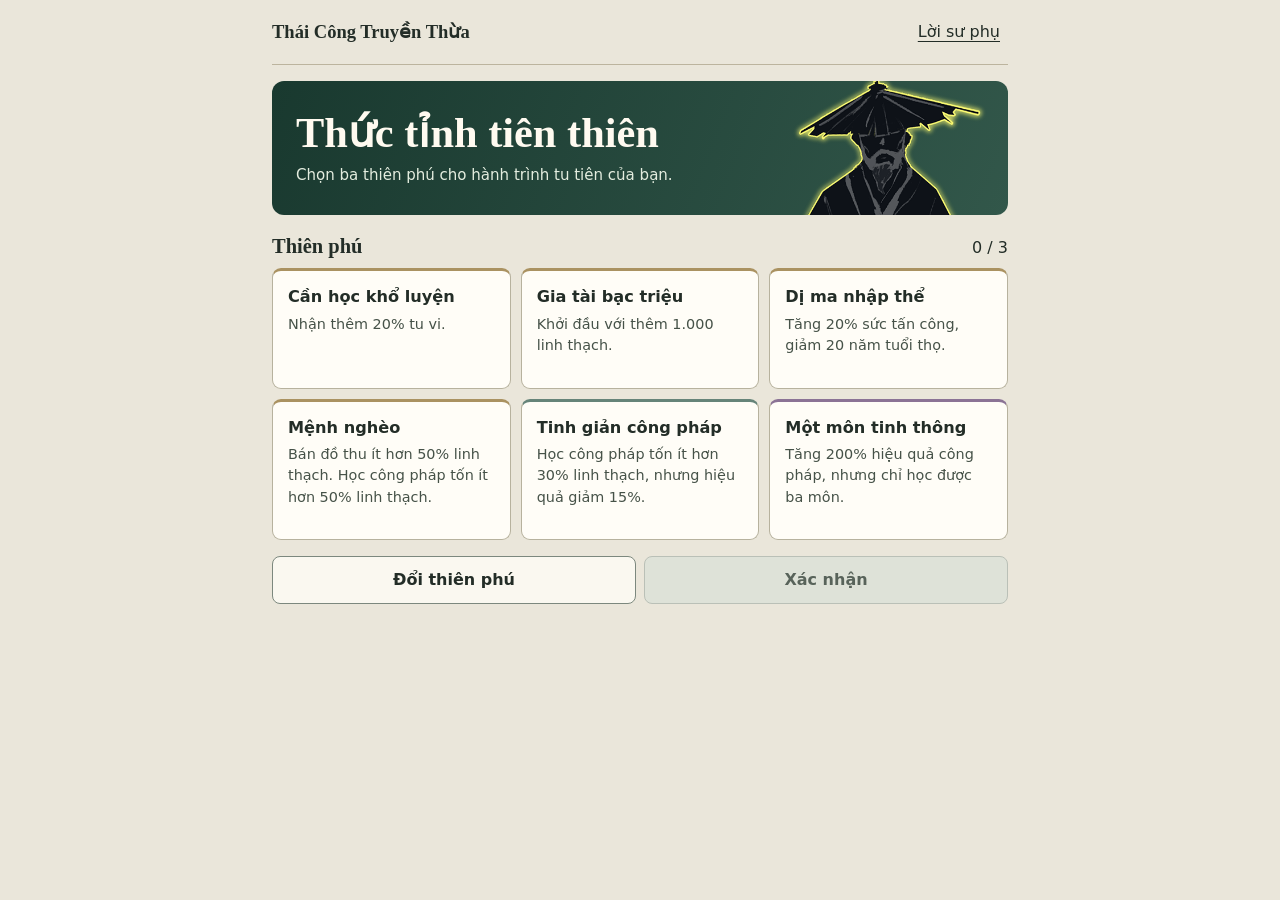
==== index.html @ bd263eec "Rename index.html.html to index.html" ====
<!doctype html>
<html lang="vi">
<head>
<meta charset="utf-8">
<meta name="viewport" content="width=device-width,initial-scale=1,viewport-fit=cover">
<meta name="theme-color" content="#eee9dc">
<title>Thái Công · Chọn thiên phú</title>
<style>
*{box-sizing:border-box}html{background:#eae6da;color:#232d27;-webkit-text-size-adjust:100%}body{margin:0;font:1rem/1.48 system-ui,-apple-system,sans-serif}main{max-width:48rem;margin:auto;padding:0 max(16px,env(safe-area-inset-right)) max(32px,env(safe-area-inset-bottom)) max(16px,env(safe-area-inset-left))}header{display:flex;align-items:center;justify-content:space-between;padding: max(10px,env(safe-area-inset-top)) 0 10px;border-bottom:1px solid #bcb49e}button{font:inherit;color:inherit;cursor:pointer;touch-action:manipulation}button:focus-visible{outline:3px solid #955315;outline-offset:2px}header b{font-family:Georgia,serif;font-size:1.16rem}.quiet{border:0;background:none;text-decoration:underline;text-underline-offset:4px;min-height:44px;padding:.35rem .5rem}.hero{position:relative;isolation:isolate;overflow:hidden;background:linear-gradient(112deg,#19392f,#32574a);color:#fffaf0;border-radius:12px;margin:16px 0;padding:22px 32% 22px 18px}.hero img{position:absolute;right:-4%;bottom:-22%;width:41%;height:128%;object-fit:contain;object-position:center bottom;z-index:-1}.hero p{margin:0;font-size:.94rem;color:#e4eddf}.hero h1{font:600 clamp(1.8rem,6vw,2.65rem)/1.12 Georgia,serif;margin:0 0 8px}.bar{display:flex;align-items:baseline;justify-content:space-between;gap:12px;margin:18px 0 9px}h2{font:600 1.28rem/1.3 Georgia,serif;margin:0}.bar output{font-variant-numeric:tabular-nums}.cards{display:grid;grid-template-columns:repeat(2,minmax(0,1fr));gap:10px}.card{display:flex;align-items:stretch;flex-direction:column;position:relative;text-align:left;border-radius:9px;border:1px solid #b7b29e;border-top:3px solid var(--trim,#817759);background:#fffdf7;padding:12px 11px;word-break:normal;overflow-wrap:normal;hyphens:none;min-width:0}.card[aria-pressed=true]{border-color:#29614c;background:#e2f0e6;box-shadow:inset 0 0 0 1px #29614c}.card b{font-size:1.01rem;line-height:1.32}.card small{display:block;font-size:.9rem;line-height:1.48;margin-top:6px;color:#465248}.card .check{align-self:flex-end;font-size:.79rem;line-height:1.3;color:#316149;min-height:1.3em;margin-top:auto;padding-top:6px}.actions{display:flex;gap:8px;flex-wrap:wrap;margin-top:16px}.btn{flex:1 1 8.3rem;padding:11px 12px;min-height:46px;border:1px solid #7c887e;border-radius:8px;background:#faf8f0;font-weight:600}.primary{background:#24503f;color:white;border-color:#24503f}.primary:disabled{background:#dee2d8;border-color:#bac0b7;color:#58635a}.status{min-height:1.5em;margin:8px 0 0;font-size:.9rem;color:#455248}dialog{margin:auto;width:min(90vw,28rem);max-height:80vh;max-height:80dvh;overflow:auto;background:#fcf9ef;color:#26352d;border:1px solid #b2ac94;border-radius:14px;padding:22px;box-shadow:0 12px 60px #13211855}dialog::backdrop{background:#0f211bd1}dialog p{margin:14px 0 20px;white-space:pre-line}dialog .btn{width:100%}@media(min-width:660px){.cards{grid-template-columns:repeat(3,minmax(0,1fr))}.card{padding:15px}.hero{padding:28px 32% 28px 24px}}@media(max-width:350px){.cards{grid-template-columns:1fr}}@media(prefers-contrast:more){.card{border-color:#374138}}
</style>
</head>
<body><main>
<header><b>Thái Công Truyền Thừa</b><button type="button" class="quiet" id="guide">Lời sư phụ</button></header>
<section class="hero"><img src="[data-uri]" alt=""><h1>Thức tỉnh tiên thiên</h1><p>Chọn ba thiên phú cho hành trình tu tiên của bạn.</p></section>
<div class="bar"><h2>Thiên phú</h2><output id="count" aria-live="polite"></output></div>
<div class="cards" id="cards"></div>
<div class="actions"><button class="btn" id="roll">Đổi thiên phú</button><button class="btn primary" id="confirm" disabled>Xác nhận</button></div>
<p class="status" role="status" id="notice"></p>
</main>
<dialog aria-labelledby="title" id="dialog"><h2 id="title"></h2><p id="message"></p><button class="btn primary" id="back">Quay lại</button></dialog>
<script>
"use strict";
// Tên và hiệu ứng được dịch từ bảng thiên phú của bản Windows.
const pool = [
 ["Cần học khổ luyện","Nhận thêm 20% tu vi.",1],
 ["Gia tài bạc triệu","Khởi đầu với thêm 1.000 linh thạch.",1],
 ["Phù lục thế gia","Khởi đầu với thêm hai lá phù ngẫu nhiên.",1],
 ["Dị ma nhập thể","Tăng 20% sức tấn công, giảm 20 năm tuổi thọ.",1],
 ["Quy thọ","Tăng 20% phòng thủ và thêm 20 năm tuổi thọ.",1],
 ["Tiên nhân tri kỷ","Mở sớm một ô pháp bảo khi bắt đầu.",1],
 ["Mệnh nghèo","Bán đồ thu ít hơn 50% linh thạch. Học công pháp tốn ít hơn 50% linh thạch.",1],
 ["Tái tạo gân cốt","Tăng 10% sức tấn công, phòng thủ và thể lực.",1],
 ["Tầm bảo","Tăng 5% cơ hội tìm được pháp bảo trong kỳ ngộ.",1],
 ["Tầm pháp","Tăng 5% cơ hội tìm được công pháp trong kỳ ngộ.",1],
 ["Học đi đôi với nghĩ","Tăng 10% hiệu quả của công pháp học được.",1],
 ["Tinh giản công pháp","Học công pháp tốn ít hơn 30% linh thạch, nhưng hiệu quả giảm 15%.",2],
 ["Một môn tinh thông","Tăng 200% hiệu quả công pháp, nhưng chỉ học được ba môn.",3],
 ["Quy giáp công","Tăng 15% phòng thủ và 10% thể lực.",1],
 ["Khéo dùng pháp bảo","Pháp bảo thu được có sức tấn công cao hơn 10%.",1]
];
const cards=document.getElementById("cards"), counter=document.getElementById("count"), notice=document.getElementById("notice"), confirmBtn=document.getElementById("confirm"), dialog=document.getElementById("dialog");
let hand=[0,1,3,6,11,12], chosen=new Set();
function update(){
 counter.textContent=chosen.size+" / 3";
 confirmBtn.disabled=chosen.size!==3;
 for(const card of cards.children){
  const selected=chosen.has(Number(card.dataset.id)); card.setAttribute("aria-pressed",String(selected));
  card.lastElementChild.textContent=selected?"✓ Đã chọn":"";
 }
}
function draw(){
 cards.replaceChildren();
 for(const id of hand){
  const [name,desc,rank]=pool[id], card=document.createElement("button");card.type="button";card.className="card";card.dataset.id=id;card.style.setProperty("--trim",["","#aa9261","#668479","#8b7395"][rank]);
  for(const [tag,value] of [["b",name],["small",desc],["span",""]]){
   const part=document.createElement(tag);part.textContent=value;if(tag==="span")part.className="check";card.append(part);
  }
  card.onclick=()=>{notice.textContent="";if(chosen.has(id))chosen.delete(id);else if(chosen.size<3)chosen.add(id);else notice.textContent="Bạn đã chọn đủ ba. Hãy bỏ chọn một thiên phú trước.";update();};
  cards.append(card);
 }
 update();
}
function show(title,text){document.getElementById("title").textContent=title;document.getElementById("message").textContent=text;dialog.showModal();}
document.getElementById("guide").onclick=()=>show("Lời Thái Công","Từ nhỏ con đã sáng dạ, lại sớm thức tỉnh thiên phú. Hãy xem kỹ từng năng lực rồi chọn ba thiên phú để mang theo.");
document.getElementById("back").onclick=()=>dialog.close();
confirmBtn.onclick=()=>show("Thiên phú đã chọn",Array.from(chosen,id=>pool[id][0]+"\n"+pool[id][1]).join("\n\n"));
document.getElementById("roll").onclick=()=>{const ids=pool.map((_,i)=>i);for(let i=ids.length-1;i>0;i--){const j=Math.floor(Math.random()*(i+1));[ids[i],ids[j]]=[ids[j],ids[i]];}hand=ids.slice(0,6);chosen.clear();draw();notice.textContent="Đã đổi sáu thiên phú.";};
draw();
</script></body></html>
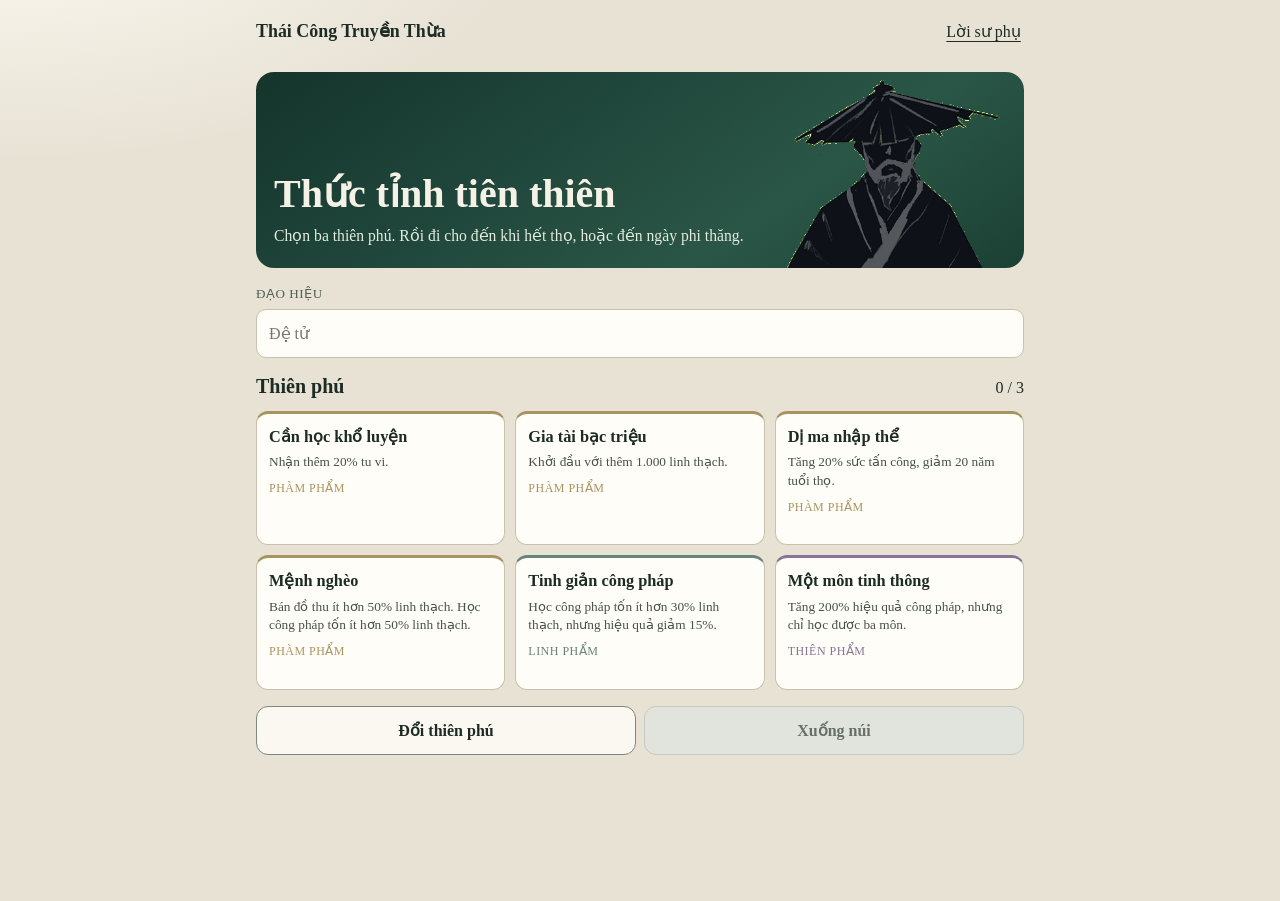
==== commit aba7a4c6: "Make Thái Công a complete, playable cultivation game. Choosing three talents now starts a run: culti" ====
--- a/index.html
+++ b/index.html
@@ -2,68 +2,118 @@
 <html lang="vi">
 <head>
 <meta charset="utf-8">
-<meta name="viewport" content="width=device-width,initial-scale=1,viewport-fit=cover">
-<meta name="theme-color" content="#eee9dc">
-<title>Thái Công · Chọn thiên phú</title>
-<style>
-*{box-sizing:border-box}html{background:#eae6da;color:#232d27;-webkit-text-size-adjust:100%}body{margin:0;font:1rem/1.48 system-ui,-apple-system,sans-serif}main{max-width:48rem;margin:auto;padding:0 max(16px,env(safe-area-inset-right)) max(32px,env(safe-area-inset-bottom)) max(16px,env(safe-area-inset-left))}header{display:flex;align-items:center;justify-content:space-between;padding: max(10px,env(safe-area-inset-top)) 0 10px;border-bottom:1px solid #bcb49e}button{font:inherit;color:inherit;cursor:pointer;touch-action:manipulation}button:focus-visible{outline:3px solid #955315;outline-offset:2px}header b{font-family:Georgia,serif;font-size:1.16rem}.quiet{border:0;background:none;text-decoration:underline;text-underline-offset:4px;min-height:44px;padding:.35rem .5rem}.hero{position:relative;isolation:isolate;overflow:hidden;background:linear-gradient(112deg,#19392f,#32574a);color:#fffaf0;border-radius:12px;margin:16px 0;padding:22px 32% 22px 18px}.hero img{position:absolute;right:-4%;bottom:-22%;width:41%;height:128%;object-fit:contain;object-position:center bottom;z-index:-1}.hero p{margin:0;font-size:.94rem;color:#e4eddf}.hero h1{font:600 clamp(1.8rem,6vw,2.65rem)/1.12 Georgia,serif;margin:0 0 8px}.bar{display:flex;align-items:baseline;justify-content:space-between;gap:12px;margin:18px 0 9px}h2{font:600 1.28rem/1.3 Georgia,serif;margin:0}.bar output{font-variant-numeric:tabular-nums}.cards{display:grid;grid-template-columns:repeat(2,minmax(0,1fr));gap:10px}.card{display:flex;align-items:stretch;flex-direction:column;position:relative;text-align:left;border-radius:9px;border:1px solid #b7b29e;border-top:3px solid var(--trim,#817759);background:#fffdf7;padding:12px 11px;word-break:normal;overflow-wrap:normal;hyphens:none;min-width:0}.card[aria-pressed=true]{border-color:#29614c;background:#e2f0e6;box-shadow:inset 0 0 0 1px #29614c}.card b{font-size:1.01rem;line-height:1.32}.card small{display:block;font-size:.9rem;line-height:1.48;margin-top:6px;color:#465248}.card .check{align-self:flex-end;font-size:.79rem;line-height:1.3;color:#316149;min-height:1.3em;margin-top:auto;padding-top:6px}.actions{display:flex;gap:8px;flex-wrap:wrap;margin-top:16px}.btn{flex:1 1 8.3rem;padding:11px 12px;min-height:46px;border:1px solid #7c887e;border-radius:8px;background:#faf8f0;font-weight:600}.primary{background:#24503f;color:white;border-color:#24503f}.primary:disabled{background:#dee2d8;border-color:#bac0b7;color:#58635a}.status{min-height:1.5em;margin:8px 0 0;font-size:.9rem;color:#455248}dialog{margin:auto;width:min(90vw,28rem);max-height:80vh;max-height:80dvh;overflow:auto;background:#fcf9ef;color:#26352d;border:1px solid #b2ac94;border-radius:14px;padding:22px;box-shadow:0 12px 60px #13211855}dialog::backdrop{background:#0f211bd1}dialog p{margin:14px 0 20px;white-space:pre-line}dialog .btn{width:100%}@media(min-width:660px){.cards{grid-template-columns:repeat(3,minmax(0,1fr))}.card{padding:15px}.hero{padding:28px 32% 28px 24px}}@media(max-width:350px){.cards{grid-template-columns:1fr}}@media(prefers-contrast:more){.card{border-color:#374138}}
-</style>
+<meta name="viewport" content="width=device-width, initial-scale=1, viewport-fit=cover">
+<meta name="theme-color" content="#16362d">
+<title>Thái Công Truyền Thừa</title>
+<link rel="stylesheet" href="css/game.css">
 </head>
-<body><main>
-<header><b>Thái Công Truyền Thừa</b><button type="button" class="quiet" id="guide">Lời sư phụ</button></header>
-<section class="hero"><img src="[data-uri]" alt=""><h1>Thức tỉnh tiên thiên</h1><p>Chọn ba thiên phú cho hành trình tu tiên của bạn.</p></section>
-<div class="bar"><h2>Thiên phú</h2><output id="count" aria-live="polite"></output></div>
-<div class="cards" id="cards"></div>
-<div class="actions"><button class="btn" id="roll">Đổi thiên phú</button><button class="btn primary" id="confirm" disabled>Xác nhận</button></div>
-<p class="status" role="status" id="notice"></p>
-</main>
-<dialog aria-labelledby="title" id="dialog"><h2 id="title"></h2><p id="message"></p><button class="btn primary" id="back">Quay lại</button></dialog>
-<script>
-"use strict";
-// Tên và hiệu ứng được dịch từ bảng thiên phú của bản Windows.
-const pool = [
- ["Cần học khổ luyện","Nhận thêm 20% tu vi.",1],
- ["Gia tài bạc triệu","Khởi đầu với thêm 1.000 linh thạch.",1],
- ["Phù lục thế gia","Khởi đầu với thêm hai lá phù ngẫu nhiên.",1],
- ["Dị ma nhập thể","Tăng 20% sức tấn công, giảm 20 năm tuổi thọ.",1],
- ["Quy thọ","Tăng 20% phòng thủ và thêm 20 năm tuổi thọ.",1],
- ["Tiên nhân tri kỷ","Mở sớm một ô pháp bảo khi bắt đầu.",1],
- ["Mệnh nghèo","Bán đồ thu ít hơn 50% linh thạch. Học công pháp tốn ít hơn 50% linh thạch.",1],
- ["Tái tạo gân cốt","Tăng 10% sức tấn công, phòng thủ và thể lực.",1],
- ["Tầm bảo","Tăng 5% cơ hội tìm được pháp bảo trong kỳ ngộ.",1],
- ["Tầm pháp","Tăng 5% cơ hội tìm được công pháp trong kỳ ngộ.",1],
- ["Học đi đôi với nghĩ","Tăng 10% hiệu quả của công pháp học được.",1],
- ["Tinh giản công pháp","Học công pháp tốn ít hơn 30% linh thạch, nhưng hiệu quả giảm 15%.",2],
- ["Một môn tinh thông","Tăng 200% hiệu quả công pháp, nhưng chỉ học được ba môn.",3],
- ["Quy giáp công","Tăng 15% phòng thủ và 10% thể lực.",1],
- ["Khéo dùng pháp bảo","Pháp bảo thu được có sức tấn công cao hơn 10%.",1]
-];
-const cards=document.getElementById("cards"), counter=document.getElementById("count"), notice=document.getElementById("notice"), confirmBtn=document.getElementById("confirm"), dialog=document.getElementById("dialog");
-let hand=[0,1,3,6,11,12], chosen=new Set();
-function update(){
- counter.textContent=chosen.size+" / 3";
- confirmBtn.disabled=chosen.size!==3;
- for(const card of cards.children){
-  const selected=chosen.has(Number(card.dataset.id)); card.setAttribute("aria-pressed",String(selected));
-  card.lastElementChild.textContent=selected?"✓ Đã chọn":"";
- }
-}
-function draw(){
- cards.replaceChildren();
- for(const id of hand){
-  const [name,desc,rank]=pool[id], card=document.createElement("button");card.type="button";card.className="card";card.dataset.id=id;card.style.setProperty("--trim",["","#aa9261","#668479","#8b7395"][rank]);
-  for(const [tag,value] of [["b",name],["small",desc],["span",""]]){
-   const part=document.createElement(tag);part.textContent=value;if(tag==="span")part.className="check";card.append(part);
-  }
-  card.onclick=()=>{notice.textContent="";if(chosen.has(id))chosen.delete(id);else if(chosen.size<3)chosen.add(id);else notice.textContent="Bạn đã chọn đủ ba. Hãy bỏ chọn một thiên phú trước.";update();};
-  cards.append(card);
- }
- update();
-}
-function show(title,text){document.getElementById("title").textContent=title;document.getElementById("message").textContent=text;dialog.showModal();}
-document.getElementById("guide").onclick=()=>show("Lời Thái Công","Từ nhỏ con đã sáng dạ, lại sớm thức tỉnh thiên phú. Hãy xem kỹ từng năng lực rồi chọn ba thiên phú để mang theo.");
-document.getElementById("back").onclick=()=>dialog.close();
-confirmBtn.onclick=()=>show("Thiên phú đã chọn",Array.from(chosen,id=>pool[id][0]+"\n"+pool[id][1]).join("\n\n"));
-document.getElementById("roll").onclick=()=>{const ids=pool.map((_,i)=>i);for(let i=ids.length-1;i>0;i--){const j=Math.floor(Math.random()*(i+1));[ids[i],ids[j]]=[ids[j],ids[i]];}hand=ids.slice(0,6);chosen.clear();draw();notice.textContent="Đã đổi sáu thiên phú.";};
-draw();
-</script></body></html>
+<body>
+<section id="awaken" class="screen">
+  <div class="wrap">
+    <header class="top">
+      <b>Thái Công Truyền Thừa</b>
+      <button type="button" class="quiet" id="guide">Lời sư phụ</button>
+    </header>
+    <section class="hero">
+      <div class="hero-copy">
+        <h1>Thức tỉnh tiên thiên</h1>
+        <p>Chọn ba thiên phú. Rồi đi cho đến khi hết thọ, hoặc đến ngày phi thăng.</p>
+      </div>
+      <img src="assets/hero.png" alt="Đạo nhân đội nón lá, râu bạc, áo thâm">
+    </section>
+    <label class="field"><span>Đạo hiệu</span>
+      <input id="dao" maxlength="16" placeholder="Đệ tử" autocomplete="off" enterkeyhint="done">
+    </label>
+    <div class="bar-head">
+      <h2>Thiên phú</h2>
+      <output id="count" aria-live="polite"></output>
+    </div>
+    <div class="cards" id="cards"></div>
+    <div class="row">
+      <button type="button" class="btn" id="roll">Đổi thiên phú</button>
+      <button type="button" class="btn primary" id="confirm" disabled>Xuống núi</button>
+      <button type="button" class="btn" id="resume" hidden>Tiếp tục hành trình</button>
+    </div>
+    <p class="status" id="notice" role="status"></p>
+  </div>
+</section>
+
+<section id="path" class="screen" hidden>
+  <div class="path-wrap">
+    <header class="top">
+      <b id="path-name"></b>
+      <button type="button" class="quiet" id="path-guide">Lời sư phụ</button>
+    </header>
+    <div>
+      <article class="realm" id="realm-card">
+        <div class="copy">
+          <p class="kicker" id="path-year"></p>
+          <h1 id="realm-name"></h1>
+          <p class="layer-label" id="realm-layer"></p>
+          <div class="dots" id="dots"></div>
+        </div>
+        <img src="assets/hero.png" alt="">
+        <div class="meter">
+          <div class="meter-top"><span>Tu vi</span><span id="tuvi-label"></span></div>
+          <div class="track" aria-hidden="true"><i id="tuvi-bar"></i></div>
+        </div>
+      </article>
+      <div class="vitals">
+        <div class="vital hp">
+          <div class="meter-top"><span>Sinh lực</span><span id="hp-label"></span></div>
+          <div class="track"><i id="hp-bar"></i></div>
+        </div>
+        <div class="vital">
+          <div class="meter-top"><span>Thể lực</span><span id="stam-label"></span></div>
+          <div class="track"><i id="stam-bar"></i></div>
+        </div>
+        <div class="vital life" id="life-card">
+          <div class="meter-top"><span>Tuổi thọ</span><span id="life-label"></span></div>
+          <div class="track"><i id="life-bar"></i></div>
+        </div>
+      </div>
+      <p class="stats-line" id="stat-line"></p>
+      <div class="grid">
+        <button type="button" class="act" id="btn-cultivate"><b>Bế quan</b><small>Tích tu vi</small></button>
+        <button type="button" class="act" id="btn-explore"><b>Kỳ ngộ</b><small>Xuống núi</small></button>
+        <button type="button" class="act" id="btn-rest"><b>Nghỉ ngơi</b><small>Hồi sức</small></button>
+        <button type="button" class="act" id="btn-break"><b id="break-label">Phá tầng</b><small id="break-sub"></small></button>
+      </div>
+      <p class="status" id="path-notice" role="status"></p>
+    </div>
+    <aside class="journal">
+      <h2>Nhật ký</h2>
+      <ol id="log"></ol>
+    </aside>
+  </div>
+  <nav class="dock" aria-label="Hành trang">
+    <button type="button" id="dock-bag">Hành trang</button>
+    <button type="button" id="dock-shop">Chợ</button>
+    <button type="button" id="dock-talent">Thiên phú</button>
+  </nav>
+</section>
+
+<section id="end" class="screen" hidden>
+  <img src="assets/hero.png" alt="">
+  <p class="kicker" id="end-kicker"></p>
+  <h1 id="end-title"></h1>
+  <p id="end-text"></p>
+  <dl id="end-stats"></dl>
+  <button type="button" class="btn primary" id="end-again">Tu lại từ đầu</button>
+</section>
+
+<dialog id="modal" aria-labelledby="modal-title">
+  <div class="modal-head">
+    <h2 id="modal-title"></h2>
+    <button type="button" class="quiet" id="modal-x" aria-label="Đóng">×</button>
+  </div>
+  <div id="modal-body"></div>
+  <div class="modal-actions" id="modal-actions"></div>
+</dialog>
+<div id="floaters" aria-hidden="true"></div>
+<p id="live" class="sr" aria-live="polite"></p>
+<script src="js/config.js"></script>
+<script src="js/rules.js"></script>
+<script src="js/ui.js"></script>
+</body>
+</html>
--- a/css/game.css
+++ b/css/game.css
@@ -0,0 +1,341 @@
+:root {
+  --paper: #e7e2d4;
+  --sheet: #fffdf8;
+  --ink: #1c2b24;
+  --muted: #526057;
+  --line: #c9c1ad;
+  --jade: #24503f;
+  --jade-deep: #16362d;
+  --gold: #8a7040;
+  --cinnabar: #8d3b32;
+  --moss: #3e6b54;
+  --plum: #6e5878;
+  --shadow: 0 16px 40px rgba(22, 32, 26, 0.12);
+  --safe-top: max(10px, env(safe-area-inset-top));
+  --safe-bot: max(12px, env(safe-area-inset-bottom));
+  color-scheme: light;
+}
+
+* { box-sizing: border-box; }
+html { background: var(--paper); color: var(--ink); -webkit-text-size-adjust: 100%; }
+body {
+  margin: 0;
+  min-height: 100dvh;
+  font: 1rem/1.45 "Iowan Old Style", Palatino, Georgia, serif;
+  background:
+    radial-gradient(900px 420px at 0% -10%, rgba(255, 252, 244, 0.9), transparent 60%),
+    var(--paper);
+}
+button, input { font: inherit; color: inherit; }
+button { cursor: pointer; touch-action: manipulation; -webkit-tap-highlight-color: transparent; }
+button:focus-visible, input:focus-visible { outline: 3px solid #955315; outline-offset: 2px; }
+button:disabled { cursor: default; }
+h1, h2, h3 { font-weight: 600; }
+p { margin: 0; }
+
+.screen { min-height: 100dvh; }
+.screen[hidden] { display: none; }
+.screen:not([hidden]) { animation: enter 0.32s ease; }
+@keyframes enter {
+  from { opacity: 0; transform: translateY(8px); }
+  to { opacity: 1; transform: none; }
+}
+
+.wrap { width: min(48rem, calc(100% - 28px)); margin: 0 auto; }
+.top {
+  display: flex;
+  align-items: center;
+  justify-content: space-between;
+  gap: 12px;
+  padding: var(--safe-top) 0 10px;
+}
+.top b { font-size: 1.12rem; }
+.quiet {
+  border: 0;
+  background: none;
+  text-decoration: underline;
+  text-underline-offset: 4px;
+  min-height: 44px;
+  padding: 0.35rem 0.2rem;
+}
+.hero {
+  display: grid;
+  grid-template-columns: 1fr minmax(108px, 34%);
+  align-items: end;
+  min-height: 176px;
+  overflow: hidden;
+  color: #f6f1e6;
+  background: linear-gradient(145deg, #14342c 0%, #2a5647 68%, #1b4034 100%);
+  border-radius: 18px;
+  margin: 8px 0 16px;
+}
+.hero-copy { padding: 22px 8px 20px 18px; }
+.hero h1 { margin: 0 0 8px; font-size: clamp(1.7rem, 6vw, 2.5rem); line-height: 1.12; }
+.hero p { color: #e3ecdf; font-size: 0.98rem; }
+.hero img { width: 100%; height: 196px; object-fit: contain; object-position: center bottom; }
+.field { display: block; margin: 4px 0 14px; }
+.field span { display: block; font-size: 0.82rem; letter-spacing: 0.04em; text-transform: uppercase; color: var(--muted); margin-bottom: 6px; }
+.field input {
+  width: 100%;
+  border: 1px solid var(--line);
+  background: var(--sheet);
+  border-radius: 10px;
+  padding: 12px 12px;
+  min-height: 48px;
+}
+.bar-head, .meter-top, .section-head {
+  display: flex;
+  justify-content: space-between;
+  align-items: baseline;
+  gap: 12px;
+}
+h2 { margin: 0; font-size: 1.25rem; }
+.cards { display: grid; grid-template-columns: 1fr 1fr; gap: 10px; margin-top: 10px; }
+.card {
+  display: flex;
+  flex-direction: column;
+  text-align: left;
+  min-height: 100%;
+  border: 1px solid var(--line);
+  border-top: 3px solid var(--trim, var(--gold));
+  background: var(--sheet);
+  border-radius: 12px;
+  padding: 12px;
+}
+.card[aria-pressed="true"] { background: #e4f1e8; border-color: var(--jade); box-shadow: inset 0 0 0 1px var(--jade); }
+.card b { font-size: 1.02rem; line-height: 1.3; }
+.card small { display: block; margin-top: 6px; color: #465248; line-height: 1.4; }
+.card .rank { margin-top: 8px; font-size: 0.75rem; letter-spacing: 0.04em; text-transform: uppercase; color: var(--trim, var(--gold)); }
+.card .check { min-height: 1.2em; margin-top: auto; padding-top: 8px; color: var(--jade); font-size: 0.85rem; }
+.row { display: flex; gap: 8px; flex-wrap: wrap; margin-top: 16px; }
+.btn {
+  flex: 1 1 8rem;
+  min-height: 48px;
+  border-radius: 12px;
+  border: 1px solid #7d887f;
+  background: #faf8f1;
+  padding: 12px;
+  font-weight: 600;
+}
+.btn.primary { background: var(--jade); color: white; border-color: var(--jade); }
+.btn.primary:disabled, .btn:disabled { background: #e1e4dc; border-color: #c5cbbf; color: #667068; }
+.status { min-height: 1.4em; margin: 10px 0 0; color: var(--muted); }
+#awaken { padding-bottom: var(--safe-bot); }
+
+#path { display: flex; flex-direction: column; }
+#path[hidden] { display: none; }
+.path-wrap { width: min(68rem, calc(100% - 28px)); margin: 0 auto; padding-bottom: calc(92px + var(--safe-bot)); }
+.path-wrap > .top { grid-column: 1 / -1; }
+.realm {
+  position: relative;
+  overflow: hidden;
+  color: #f4efe4;
+  background: linear-gradient(160deg, #14342c, #2c5849 72%);
+  border-radius: 18px;
+  min-height: 168px;
+  padding: 16px 16px 14px;
+}
+.realm img {
+  position: absolute;
+  right: -6px;
+  bottom: 0;
+  width: 132px;
+  height: 168px;
+  object-fit: contain;
+  object-position: center bottom;
+  pointer-events: none;
+}
+.realm .copy { position: relative; z-index: 1; max-width: 68%; }
+.kicker { font-size: 0.78rem; letter-spacing: 0.08em; text-transform: uppercase; color: #d5e4d6; margin-bottom: 4px; }
+.realm h1 { margin: 0; font-size: clamp(1.8rem, 7vw, 2.6rem); line-height: 1.05; }
+.layer-label { margin: 6px 0 8px; color: #e5efe4; }
+.dots { display: flex; gap: 6px; }
+.dots i {
+  width: 9px;
+  height: 9px;
+  border-radius: 99px;
+  background: rgba(255, 255, 255, 0.28);
+}
+.dots i.on { background: #f0d48a; }
+.dots i.now { box-shadow: 0 0 0 4px rgba(240, 212, 138, 0.25); }
+.meter { margin-top: 14px; position: relative; z-index: 1; max-width: 78%; }
+.meter-top { font-size: 0.86rem; color: #e4eee6; }
+.track { height: 8px; border-radius: 99px; background: rgba(255, 255, 255, 0.16); overflow: hidden; margin-top: 6px; }
+.track i { display: block; height: 100%; width: 0; background: #f0d48a; border-radius: inherit; transition: width 0.45s ease; }
+.vitals { display: grid; gap: 8px; margin: 12px 0; }
+.vital { background: var(--sheet); border: 1px solid var(--line); border-radius: 12px; padding: 8px 10px; }
+.vital .meter-top { color: var(--ink); font-size: 0.86rem; }
+.vital .track { background: #ece6d8; }
+.vital .track i { background: var(--moss); }
+.vital.hp .track i { background: var(--cinnabar); }
+.vital.life .track i { background: var(--gold); }
+.vital.danger { border-color: #e0b2a8; }
+.stats-line { color: var(--muted); margin: 2px 0 12px; font-size: 0.95rem; }
+.grid {
+  display: grid;
+  grid-template-columns: 1fr 1fr;
+  gap: 10px;
+}
+.act {
+  text-align: left;
+  min-height: 74px;
+  border-radius: 14px;
+  border: 1px solid var(--line);
+  background: var(--sheet);
+  padding: 12px 12px 10px;
+  box-shadow: 0 1px 0 rgba(255, 255, 255, 0.7) inset;
+}
+.act b { display: block; font-size: 1.08rem; }
+.act small { display: block; margin-top: 3px; color: var(--muted); font-size: 0.82rem; }
+.act:active:not(:disabled) { transform: translateY(1px); }
+.act:disabled { opacity: 0.46; }
+#btn-break.ready { background: var(--jade); color: white; border-color: var(--jade); }
+#btn-break.ready small { color: #d7e7dc; }
+#btn-break.ready.wall { animation: glow 1.8s ease-in-out infinite; }
+@keyframes glow {
+  50% { box-shadow: 0 0 0 6px rgba(36, 80, 63, 0.16); }
+}
+.journal { margin-top: 18px; }
+.journal h2 { font-size: 1.05rem; margin-bottom: 8px; }
+#log { list-style: none; margin: 0; padding: 0; display: grid; gap: 8px; }
+#log li {
+  display: grid;
+  grid-template-columns: 4.6rem 1fr;
+  gap: 8px;
+  background: rgba(255, 253, 248, 0.72);
+  border-radius: 12px;
+  padding: 8px 10px;
+}
+#log li span { color: var(--gold); font-size: 0.82rem; }
+#log li.fresh { animation: pop 0.35s ease; }
+@keyframes pop { from { opacity: 0; transform: translateY(4px); } }
+.dock {
+  position: fixed;
+  left: 0; right: 0; bottom: 0;
+  display: grid;
+  grid-template-columns: repeat(3, minmax(0, 16rem));
+  justify-content: center;
+  gap: 8px;
+  padding: 8px 14px var(--safe-bot);
+  background: rgba(231, 226, 212, 0.94);
+  backdrop-filter: blur(10px);
+  border-top: 1px solid rgba(201, 193, 173, 0.9);
+}
+.dock button {
+  min-height: 46px;
+  border-radius: 12px;
+  border: 1px solid var(--line);
+  background: var(--sheet);
+  font-weight: 600;
+}
+body:has(dialog[open]) { overflow: hidden; }
+
+#end {
+  width: min(36rem, calc(100% - 28px));
+  margin: 0 auto;
+  padding: 28px 0 var(--safe-bot);
+  text-align: center;
+}
+#end img { width: 180px; height: 210px; object-fit: contain; }
+#end h1 { font-size: clamp(2.2rem, 8vw, 3.4rem); margin: 8px 0; }
+#end-text { color: var(--muted); }
+#end-stats {
+  text-align: left;
+  margin: 18px 0;
+  background: var(--sheet);
+  border: 1px solid var(--line);
+  border-radius: 16px;
+  padding: 8px 14px;
+}
+#end-stats div { display: grid; grid-template-columns: 8rem 1fr; gap: 8px; padding: 8px 0; border-bottom: 1px solid #eee6d6; }
+#end-stats div:last-child { border-bottom: 0; }
+#end-stats dt { color: var(--muted); }
+#end .btn { width: 100%; }
+
+dialog {
+  width: min(36rem, calc(100vw - 24px));
+  max-height: min(86dvh, 760px);
+  border: 1px solid #b7b09a;
+  border-radius: 18px;
+  padding: 0;
+  background: #fcfaf3;
+  color: var(--ink);
+  box-shadow: var(--shadow);
+}
+dialog::backdrop { background: rgba(12, 24, 20, 0.62); }
+.modal-head, .modal-actions, #modal-body { padding-left: 18px; padding-right: 18px; }
+.modal-head { display: flex; justify-content: space-between; align-items: center; gap: 8px; padding-top: 14px; }
+.modal-head h2 { font-size: 1.35rem; }
+#modal-x { text-decoration: none; font-size: 1.7rem; line-height: 1; padding: 0 4px; }
+#modal-body { overflow: auto; padding-top: 6px; padding-bottom: 8px; white-space: pre-line; }
+.modal-actions { display: grid; gap: 8px; padding-bottom: 16px; }
+.modal-actions .btn { width: 100%; }
+.sheet-block { margin: 0 0 14px; }
+.sheet-block h3 { margin: 0 0 8px; font-size: 1rem; }
+.item {
+  width: 100%;
+  text-align: left;
+  border: 1px solid var(--line);
+  background: white;
+  border-radius: 12px;
+  padding: 10px 12px;
+  margin-bottom: 8px;
+}
+.item b { display: block; }
+.item small { display: block; color: var(--muted); margin-top: 3px; }
+.item.on { border-color: var(--jade); background: #e7f3eb; }
+.fight-name { display: flex; justify-content: space-between; gap: 8px; margin-top: 8px; }
+.fight-log { list-style: none; margin: 10px 0 0; padding: 0; display: grid; gap: 4px; }
+.fight-log li:first-child { animation: pop 0.3s ease; }
+#floaters {
+  position: fixed;
+  left: 0; right: 0;
+  top: calc(var(--safe-top) + 46px);
+  z-index: 30;
+  display: flex;
+  flex-direction: column;
+  align-items: center;
+  gap: 6px;
+  pointer-events: none;
+}
+body:has(dialog[open]) #floaters { visibility: hidden; }
+.floater {
+  background: rgba(255, 253, 248, 0.96);
+  border: 1px solid var(--line);
+  border-radius: 999px;
+  padding: 6px 12px;
+  font-weight: 700;
+  color: var(--jade);
+  box-shadow: var(--shadow);
+  animation: float-up 1.15s ease forwards;
+}
+.floater.bad { color: var(--cinnabar); }
+@keyframes float-up {
+  0% { opacity: 0; transform: translateY(8px); }
+  12% { opacity: 1; transform: none; }
+  70% { opacity: 1; }
+  100% { opacity: 0; transform: translateY(-8px); }
+}
+.realm.pulse { animation: card-pulse 0.45s ease; }
+@keyframes card-pulse { 50% { filter: brightness(1.15); } }
+.sr { position: absolute; width: 1px; height: 1px; overflow: hidden; clip: rect(0 0 0 0); }
+
+@media (min-width: 720px) {
+  .cards { grid-template-columns: repeat(3, 1fr); }
+  .path-wrap { display: grid; grid-template-columns: minmax(0, 1.05fr) minmax(280px, 0.8fr); gap: 18px; align-items: start; }
+  .journal { margin-top: 0; position: sticky; top: 12px; }
+}
+@media (max-width: 360px) {
+  .cards, .grid { grid-template-columns: 1fr; }
+  .realm .copy, .meter { max-width: 100%; }
+  .realm img { opacity: 0.28; }
+}
+@media (prefers-reduced-motion: reduce) {
+  *, *::before, *::after {
+    animation: none !important;
+    transition: none !important;
+  }
+}
+@media (prefers-contrast: more) {
+  .card, .act, .vital, .item { border-color: #243028; }
+}
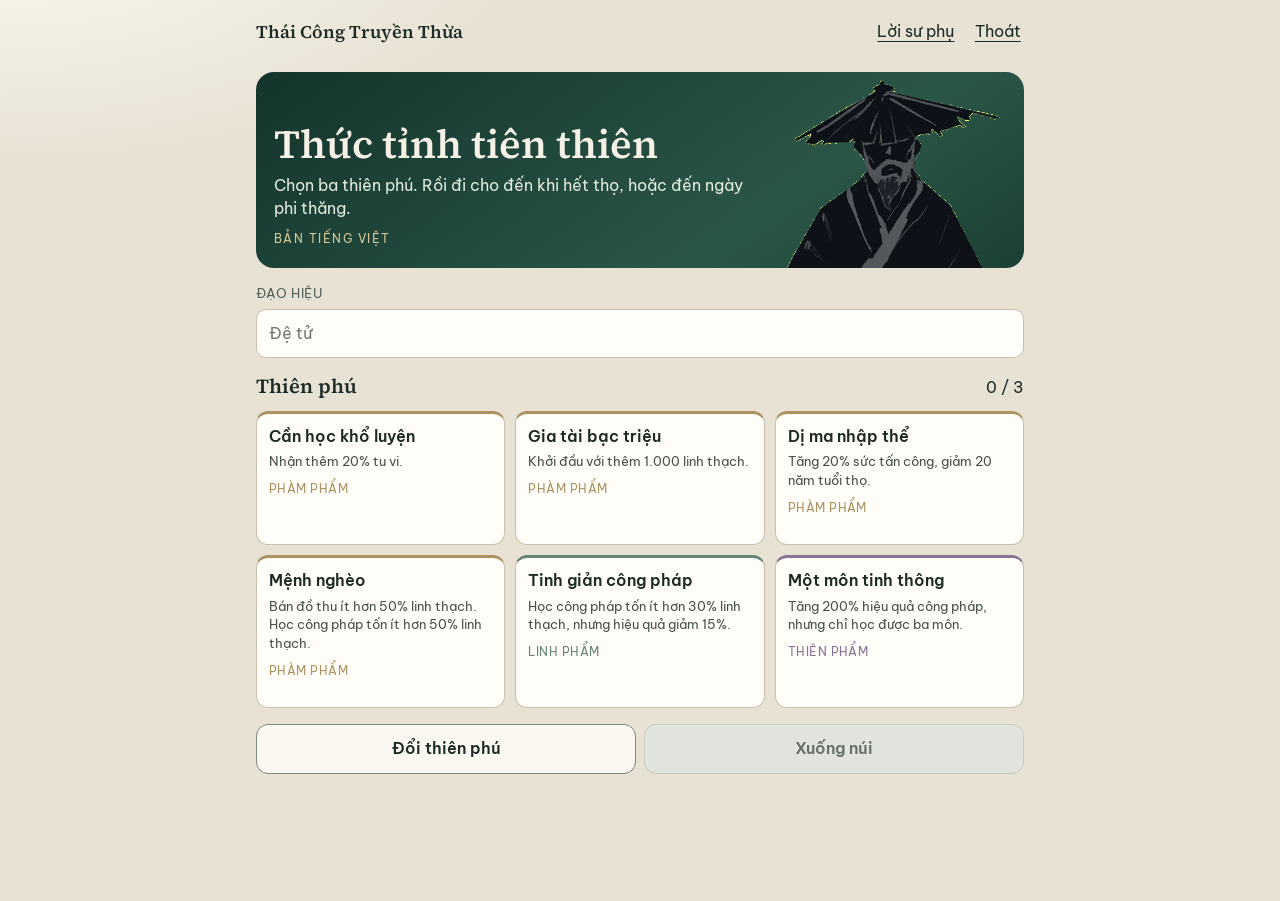
==== commit 7609656e: "Prepare the Vietnamese game for a Steam upload. Embed Be Vietnam Pro and Source Serif 4 so diacritic" ====
--- a/index.html
+++ b/index.html
@@ -12,12 +12,16 @@
   <div class="wrap">
     <header class="top">
       <b>Thái Công Truyền Thừa</b>
-      <button type="button" class="quiet" id="guide">Lời sư phụ</button>
+      <div class="top-links">
+        <button type="button" class="quiet" id="guide">Lời sư phụ</button>
+        <button type="button" class="quiet" id="quit">Thoát</button>
+      </div>
     </header>
     <section class="hero">
       <div class="hero-copy">
         <h1>Thức tỉnh tiên thiên</h1>
         <p>Chọn ba thiên phú. Rồi đi cho đến khi hết thọ, hoặc đến ngày phi thăng.</p>
+        <p class="edition">Bản tiếng Việt</p>
       </div>
       <img src="assets/hero.png" alt="Đạo nhân đội nón lá, râu bạc, áo thâm">
     </section>
@@ -42,7 +46,10 @@
   <div class="path-wrap">
     <header class="top">
       <b id="path-name"></b>
-      <button type="button" class="quiet" id="path-guide">Lời sư phụ</button>
+      <div class="top-links">
+        <button type="button" class="quiet" id="path-guide">Lời sư phụ</button>
+        <button type="button" class="quiet" id="path-quit">Thoát</button>
+      </div>
     </header>
     <div>
       <article class="realm" id="realm-card">
@@ -100,6 +107,7 @@
   <p id="end-text"></p>
   <dl id="end-stats"></dl>
   <button type="button" class="btn primary" id="end-again">Tu lại từ đầu</button>
+  <button type="button" class="btn" id="end-quit">Thoát</button>
 </section>
 
 <dialog id="modal" aria-labelledby="modal-title">
--- a/css/game.css
+++ b/css/game.css
@@ -1,3 +1,52 @@
+@font-face {
+  font-family: "Be Vietnam Pro";
+  font-style: normal;
+  font-weight: 400;
+  font-display: swap;
+  src: url("../assets/fonts/be-vietnam-pro-400-latin.woff2") format("woff2");
+  unicode-range: U+0000-00FF, U+0131, U+0152-0153, U+02BB-02BC, U+02C6, U+02DA, U+02DC, U+0304, U+0308, U+0329, U+2000-206F, U+20AC, U+2122, U+2191, U+2193, U+2212, U+2215, U+FEFF, U+FFFD;
+}
+@font-face {
+  font-family: "Be Vietnam Pro";
+  font-style: normal;
+  font-weight: 400;
+  font-display: swap;
+  src: url("../assets/fonts/be-vietnam-pro-400-vi.woff2") format("woff2");
+  unicode-range: U+0102-0103, U+0110-0111, U+0128-0129, U+0168-0169, U+01A0-01A1, U+01AF-01B0, U+0300-0301, U+0303-0304, U+0308-0309, U+0323, U+0329, U+1EA0-1EF9, U+20AB;
+}
+@font-face {
+  font-family: "Be Vietnam Pro";
+  font-style: normal;
+  font-weight: 600;
+  font-display: swap;
+  src: url("../assets/fonts/be-vietnam-pro-600-latin.woff2") format("woff2");
+  unicode-range: U+0000-00FF, U+0131, U+0152-0153, U+02BB-02BC, U+02C6, U+02DA, U+02DC, U+0304, U+0308, U+0329, U+2000-206F, U+20AC, U+2122, U+2191, U+2193, U+2212, U+2215, U+FEFF, U+FFFD;
+}
+@font-face {
+  font-family: "Be Vietnam Pro";
+  font-style: normal;
+  font-weight: 600;
+  font-display: swap;
+  src: url("../assets/fonts/be-vietnam-pro-600-vi.woff2") format("woff2");
+  unicode-range: U+0102-0103, U+0110-0111, U+0128-0129, U+0168-0169, U+01A0-01A1, U+01AF-01B0, U+0300-0301, U+0303-0304, U+0308-0309, U+0323, U+0329, U+1EA0-1EF9, U+20AB;
+}
+@font-face {
+  font-family: "Source Serif 4";
+  font-style: normal;
+  font-weight: 600;
+  font-display: swap;
+  src: url("../assets/fonts/source-serif-4-600-latin.woff2") format("woff2");
+  unicode-range: U+0000-00FF, U+0131, U+0152-0153, U+02BB-02BC, U+02C6, U+02DA, U+02DC, U+0304, U+0308, U+0329, U+2000-206F, U+20AC, U+2122, U+2191, U+2193, U+2212, U+2215, U+FEFF, U+FFFD;
+}
+@font-face {
+  font-family: "Source Serif 4";
+  font-style: normal;
+  font-weight: 600;
+  font-display: swap;
+  src: url("../assets/fonts/source-serif-4-600-vi.woff2") format("woff2");
+  unicode-range: U+0102-0103, U+0110-0111, U+0128-0129, U+0168-0169, U+01A0-01A1, U+01AF-01B0, U+0300-0301, U+0303-0304, U+0308-0309, U+0323, U+0329, U+1EA0-1EF9, U+20AB;
+}
+
 :root {
   --paper: #e7e2d4;
   --sheet: #fffdf8;
@@ -21,7 +70,7 @@
 body {
   margin: 0;
   min-height: 100dvh;
-  font: 1rem/1.45 "Iowan Old Style", Palatino, Georgia, serif;
+  font: 400 1rem/1.45 "Be Vietnam Pro", "Segoe UI", sans-serif;
   background:
     radial-gradient(900px 420px at 0% -10%, rgba(255, 252, 244, 0.9), transparent 60%),
     var(--paper);
@@ -30,7 +79,10 @@
 button { cursor: pointer; touch-action: manipulation; -webkit-tap-highlight-color: transparent; }
 button:focus-visible, input:focus-visible { outline: 3px solid #955315; outline-offset: 2px; }
 button:disabled { cursor: default; }
-h1, h2, h3 { font-weight: 600; }
+h1, h2, h3, .top b {
+  font-family: "Source Serif 4", "Be Vietnam Pro", serif;
+  font-weight: 600;
+}
 p { margin: 0; }
 
 .screen { min-height: 100dvh; }
@@ -50,6 +102,7 @@
   padding: var(--safe-top) 0 10px;
 }
 .top b { font-size: 1.12rem; }
+.top-links { display: flex; gap: 14px; align-items: center; }
 .quiet {
   border: 0;
   background: none;
@@ -72,6 +125,7 @@
 .hero-copy { padding: 22px 8px 20px 18px; }
 .hero h1 { margin: 0 0 8px; font-size: clamp(1.7rem, 6vw, 2.5rem); line-height: 1.12; }
 .hero p { color: #e3ecdf; font-size: 0.98rem; }
+.hero .edition { margin-top: 10px; font-size: 0.78rem; letter-spacing: 0.12em; text-transform: uppercase; color: #d7c79a; }
 .hero img { width: 100%; height: 196px; object-fit: contain; object-position: center bottom; }
 .field { display: block; margin: 4px 0 14px; }
 .field span { display: block; font-size: 0.82rem; letter-spacing: 0.04em; text-transform: uppercase; color: var(--muted); margin-bottom: 6px; }
@@ -251,6 +305,7 @@
 #end-stats div:last-child { border-bottom: 0; }
 #end-stats dt { color: var(--muted); }
 #end .btn { width: 100%; }
+#end .btn + .btn { margin-top: 8px; }
 
 dialog {
   width: min(36rem, calc(100vw - 24px));
@@ -304,11 +359,12 @@
   border: 1px solid var(--line);
   border-radius: 999px;
   padding: 6px 12px;
-  font-weight: 700;
+  font-weight: 600;
   color: var(--jade);
   box-shadow: var(--shadow);
   animation: float-up 1.15s ease forwards;
 }
+.floater.stay { animation-duration: 2.4s; }
 .floater.bad { color: var(--cinnabar); }
 @keyframes float-up {
   0% { opacity: 0; transform: translateY(8px); }
